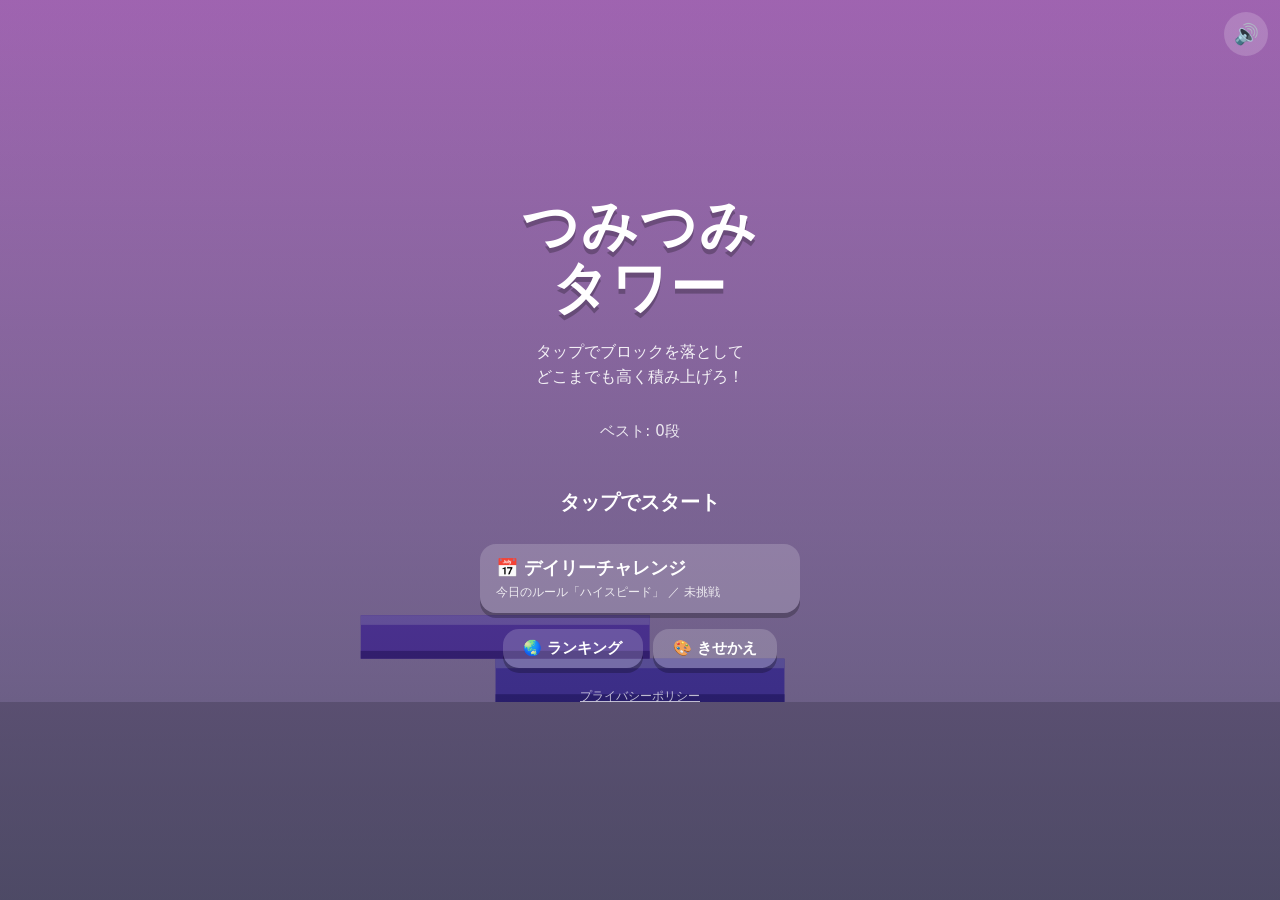
==== index.html @ ac252b2e "Publish the web version of つみつみタワー Co-Authored-By: Claude Opus 5.5 <noreply@anthropic.com>" ====
<!doctype html>
<html lang="ja">
<head>
  <meta charset="utf-8">
  <meta name="viewport" content="width=device-width, initial-scale=1, maximum-scale=1, user-scalable=no, viewport-fit=cover">
  <meta name="theme-color" content="#1b2440">
  <meta name="apple-mobile-web-app-capable" content="yes">
  <title>つみつみタワー</title>
  <meta name="description" content="タップで落として、どこまでも高く積み上げろ！ぴったり重ねてPERFECTを連発する1タップ積み上げゲーム。登録なし・無料でブラウザから遊べます。">
  <!-- SNSでシェアされたときの表示 -->
  <meta property="og:type" content="website">
  <meta property="og:title" content="つみつみタワー">
  <meta property="og:description" content="タップで積んで、どこまでも高く。1タップ積み上げゲーム">
  <meta property="og:url" content="https://sukai132.github.io/tsumi-tower-pages/">
  <meta property="og:image" content="https://sukai132.github.io/tsumi-tower-pages/og.png">
  <meta name="twitter:card" content="summary_large_image">
  <link rel="manifest" href="manifest.json">
  <link rel="icon" href="icon.svg" type="image/svg+xml">
  <link rel="apple-touch-icon" href="apple-touch-icon.png">
  <link rel="stylesheet" href="style.css">
</head>
<body>
  <canvas id="game"></canvas>

  <div id="hud" class="hidden">
    <div id="score">0</div>
    <div id="combo"></div>
    <div id="modeLabel"></div>
  </div>
  <div id="toast"></div>

  <div id="title" class="overlay">
    <h1>つみつみ<br>タワー</h1>
    <p class="sub">タップでブロックを落として<br>どこまでも高く積み上げろ！</p>
    <p class="best">ベスト: <span id="titleBest">0</span>段</p>
    <p class="blink">タップでスタート</p>
    <button id="dailyBtn" class="ghost">
      <span class="daily-title">📅 デイリーチャレンジ</span>
      <span id="dailyInfo" class="daily-info"></span>
    </button>
    <div class="title-row">
      <button id="titleRankBtn" class="ghost small">🌏 ランキング</button>
      <button id="titleSkinBtn" class="ghost small">🎨 きせかえ</button>
    </div>
    <a id="privacyLink" href="https://sukai132.github.io/tsumi-tower-pages/privacy.html" target="_blank" rel="noopener">プライバシーポリシー</a>
  </div>

  <div id="over" class="overlay hidden">
    <p id="overLabel" class="label">GAME OVER</p>
    <div id="finalScore">0</div>
    <p class="unit">段</p>
    <p id="rank"></p>
    <p id="newBest" class="hidden">🎉 自己ベスト更新！</p>
    <p id="unlockMsg" class="hidden"></p>
    <p id="overStats" class="best"></p>
    <p id="worldRank" class="hidden"></p>
    <div class="buttons">
      <button id="retryBtn">もう一回</button>
      <div class="row">
        <button id="homeBtn" class="ghost">🏠 ホーム</button>
        <button id="overSkinBtn" class="ghost">🎨 きせかえ</button>
        <button id="overRankBtn" class="ghost">🌏 順位</button>
      </div>
      <button id="shareBtn" class="ghost">結果をシェア</button>
    </div>
  </div>

  <div id="skins" class="overlay hidden">
    <h2>きせかえ</h2>
    <div id="skinGrid"></div>
    <button id="skinClose">もどる</button>
  </div>

  <div id="ranking" class="overlay hidden">
    <h2>🌏 今日の世界ランキング</h2>
    <p id="rankRule" class="rank-rule"></p>
    <div class="my-name">
      あなたの名前：<b id="myName"></b>
      <button id="rerollBtn" class="ghost tiny">🎲 変える</button>
    </div>
    <ol id="rankList"></ol>
    <p id="rankStatus"></p>
    <button id="rankClose">もどる</button>
  </div>

  <button id="muteBtn" aria-label="サウンド切替">🔊</button>

  <script src="config.js"></script>
  <script src="game.js"></script>
</body>
</html>
---- style.css ----
* { box-sizing: border-box; margin: 0; padding: 0; }
html, body {
  width: 100%; height: 100%; overflow: hidden;
  background: #1b2440; color: #fff;
  font-family: "Hiragino Maru Gothic ProN", "M PLUS Rounded 1c", "Yu Gothic UI", system-ui, sans-serif;
  -webkit-user-select: none; user-select: none;
  -webkit-tap-highlight-color: transparent;
  touch-action: none;
}
#game { position: fixed; inset: 0; width: 100%; height: 100%; display: block; }

#hud {
  position: fixed; left: 0; right: 0;
  top: calc(env(safe-area-inset-top) + 28px);
  text-align: center; pointer-events: none;
}
#score { font-size: 64px; font-weight: 800; text-shadow: 0 3px 0 rgba(0,0,0,.25); }
#combo { font-size: 18px; font-weight: 700; height: 24px; color: #fff6b0; }

#toast {
  position: fixed; left: 0; right: 0; top: 34%;
  text-align: center; font-size: 36px; font-weight: 900;
  pointer-events: none; opacity: 0;
  text-shadow: 0 4px 0 rgba(0,0,0,.25);
}
#toast.show { animation: pop 1s ease-out; }
@keyframes pop {
  0%   { opacity: 0; transform: scale(.5); }
  15%  { opacity: 1; transform: scale(1.15); }
  30%  { transform: scale(1); }
  80%  { opacity: 1; }
  100% { opacity: 0; transform: translateY(-30px); }
}

.overlay {
  position: fixed; inset: 0;
  display: flex; flex-direction: column; align-items: center; justify-content: center;
  text-align: center; padding: 24px;
  background: linear-gradient(to bottom, rgba(10,14,30,.15), rgba(10,14,30,.55));
}
.hidden { display: none !important; }

h1 {
  font-size: 56px; line-height: 1.1; font-weight: 900; letter-spacing: 2px;
  text-shadow: 0 5px 0 rgba(0,0,0,.25);
  margin-bottom: 20px;
}
.sub { font-size: 16px; line-height: 1.6; opacity: .9; margin-bottom: 24px; }
.best { font-size: 15px; opacity: .85; margin-top: 8px; }
.blink { margin-top: 48px; font-size: 20px; font-weight: 700; animation: blink 1.2s infinite; }
@keyframes blink { 50% { opacity: .25; } }

.label { font-size: 18px; letter-spacing: 4px; opacity: .8; }
#finalScore { font-size: 96px; font-weight: 900; line-height: 1; margin-top: 8px; }
.unit { font-size: 18px; margin-bottom: 16px; }
#rank {
  font-size: 22px; font-weight: 800;
  background: rgba(255,255,255,.15); padding: 8px 20px; border-radius: 999px;
}
#newBest { margin-top: 14px; font-size: 20px; font-weight: 800; color: #fff6b0; animation: blink .8s 3; }

.buttons { display: flex; flex-direction: column; gap: 12px; margin-top: 32px; width: min(280px, 100%); }
button {
  font: inherit; font-size: 18px; font-weight: 800;
  border: 0; border-radius: 16px; padding: 16px;
  background: #fff; color: #1b2440; cursor: pointer;
  box-shadow: 0 5px 0 rgba(0,0,0,.25);
}
button:active { transform: translateY(3px); box-shadow: 0 2px 0 rgba(0,0,0,.25); }
button.ghost { background: rgba(255,255,255,.18); color: #fff; }

#modeLabel { font-size: 13px; font-weight: 700; opacity: .8; letter-spacing: 1px; }
#overStats { line-height: 1.7; }
.buttons .row { display: flex; gap: 12px; }
.buttons .row button { flex: 1; padding: 14px 8px; font-size: 16px; }
#dailyBtn {
  margin-top: 28px; width: min(320px, 100%);
  display: flex; flex-direction: column; gap: 4px; padding: 12px 16px;
}
.daily-title { font-size: 18px; }
.daily-info { font-size: 12px; font-weight: 500; opacity: .85; }
button.small { margin-top: 28px; font-size: 15px; padding: 10px 20px; }
button.glow { animation: glow 1s infinite alternate; }
@keyframes glow { to { box-shadow: 0 0 0 4px #fff6b0, 0 5px 0 rgba(0,0,0,.25); } }
#unlockMsg { margin-top: 14px; font-size: 16px; font-weight: 800; color: #fff6b0; }

#skins { background: rgba(10,14,30,.8); overflow-y: auto; justify-content: flex-start; padding-top: calc(env(safe-area-inset-top) + 64px); }
#skins h2 { font-size: 28px; font-weight: 900; margin-bottom: 20px; }
#skinGrid {
  display: grid; grid-template-columns: repeat(auto-fill, minmax(140px, 1fr));
  gap: 12px; width: min(460px, 100%); margin-bottom: 24px;
}
.skin-card {
  display: flex; flex-direction: column; align-items: center; gap: 6px;
  padding: 12px 8px; border-radius: 16px;
  background: rgba(255,255,255,.12); color: #fff; box-shadow: none;
  border: 3px solid transparent;
}
.skin-card canvas { width: 120px; height: 84px; }
.skin-card.selected { border-color: #fff6b0; background: rgba(255,246,176,.18); }
.skin-card.locked canvas { filter: grayscale(1) brightness(.5); }
.skin-card.locked { cursor: default; }
.skin-card:active { transform: none; box-shadow: none; }
.skin-name { font-size: 16px; font-weight: 800; }
.skin-need { font-size: 12px; font-weight: 500; opacity: .8; line-height: 1.4; }
#skinClose { width: min(280px, 100%); flex-shrink: 0; }

.title-row { display: flex; gap: 10px; }
.title-row button.small { margin-top: 16px; }
.buttons .row button { font-size: 14px; }
#worldRank { margin-top: 10px; font-size: 15px; font-weight: 800; }

#ranking { background: rgba(10,14,30,.85); overflow-y: auto; justify-content: flex-start; padding-top: calc(env(safe-area-inset-top) + 64px); }
#ranking h2 { font-size: 24px; font-weight: 900; }
.rank-rule { font-size: 14px; opacity: .8; margin: 6px 0 14px; }
.my-name { display: flex; align-items: center; gap: 8px; font-size: 14px; margin-bottom: 14px; }
button.tiny { font-size: 13px; padding: 6px 12px; border-radius: 999px; box-shadow: none; }
#rankList { list-style: none; width: min(400px, 100%); }
#rankList li {
  display: flex; align-items: center; gap: 10px;
  padding: 10px 14px; border-radius: 12px; margin-bottom: 6px;
  background: rgba(255,255,255,.08);
}
#rankList li.me { background: rgba(255,246,176,.25); outline: 2px solid #fff6b0; }
#rankList .pos { width: 36px; text-align: center; font-weight: 900; }
#rankList .name { flex: 1; text-align: left; }
#rankList .pts { font-weight: 800; }
#rankStatus { font-size: 13px; opacity: .8; margin: 12px 0 20px; }
#rankClose { width: min(280px, 100%); flex-shrink: 0; margin-bottom: 24px; }

#privacyLink { margin-top: 20px; font-size: 12px; color: rgba(255,255,255,.7); }

#muteBtn {
  position: fixed;
  top: calc(env(safe-area-inset-top) + 12px); right: 12px;
  width: 44px; height: 44px; padding: 0; font-size: 20px;
  border-radius: 50%; background: rgba(255,255,255,.18); box-shadow: none;
}
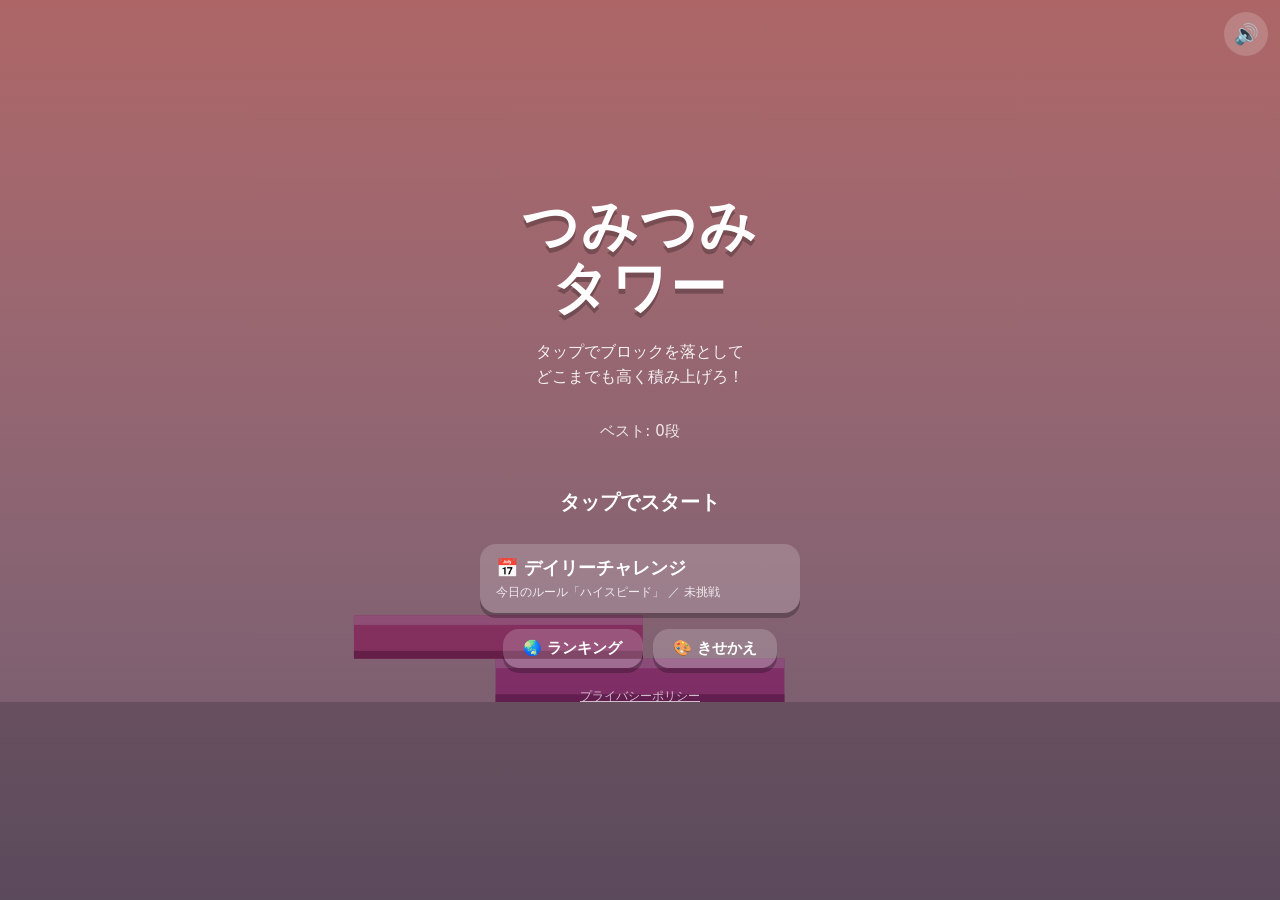
==== commit dfce775c: "Move site to tsumitower.github.io Co-Authored-By: Claude Opus 5.5 <noreply@anthropic.com>" ====
--- a/index.html
+++ b/index.html
@@ -11,8 +11,8 @@
   <meta property="og:type" content="website">
   <meta property="og:title" content="つみつみタワー">
   <meta property="og:description" content="タップで積んで、どこまでも高く。1タップ積み上げゲーム">
-  <meta property="og:url" content="https://sukai132.github.io/tsumi-tower-pages/">
-  <meta property="og:image" content="https://sukai132.github.io/tsumi-tower-pages/og.png">
+  <meta property="og:url" content="https://tsumitower.github.io/">
+  <meta property="og:image" content="https://tsumitower.github.io/og.png">
   <meta name="twitter:card" content="summary_large_image">
   <link rel="manifest" href="manifest.json">
   <link rel="icon" href="icon.svg" type="image/svg+xml">
@@ -42,7 +42,7 @@
       <button id="titleRankBtn" class="ghost small">🌏 ランキング</button>
       <button id="titleSkinBtn" class="ghost small">🎨 きせかえ</button>
     </div>
-    <a id="privacyLink" href="https://sukai132.github.io/tsumi-tower-pages/privacy.html" target="_blank" rel="noopener">プライバシーポリシー</a>
+    <a id="privacyLink" href="https://tsumitower.github.io/privacy.html" target="_blank" rel="noopener">プライバシーポリシー</a>
   </div>
 
   <div id="over" class="overlay hidden">
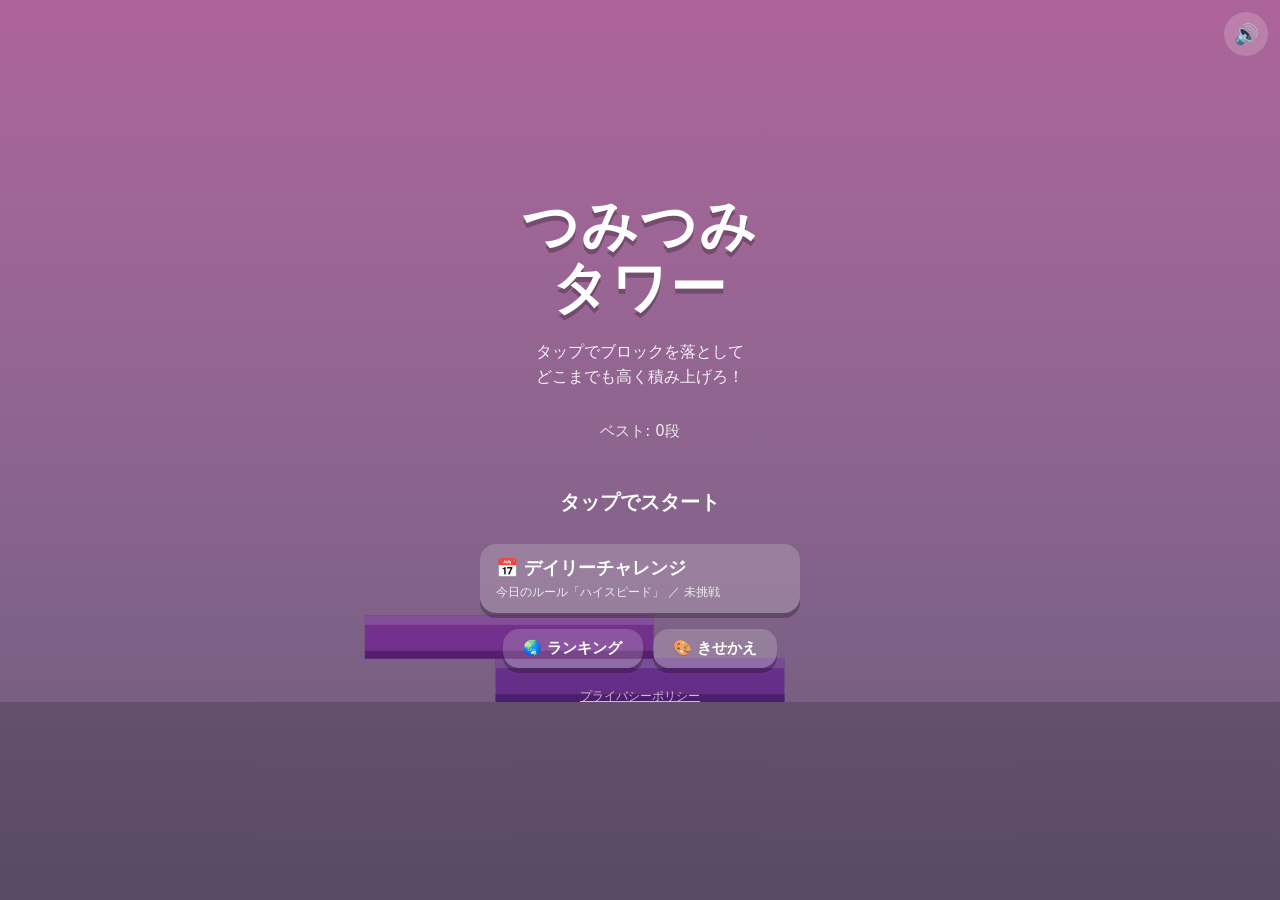
==== commit f13990ef: "Add sitemap, robots.txt and structured data for search Co-Authored-By: Claude Opus 5.5 <noreply@anth" ====
--- a/index.html
+++ b/index.html
@@ -6,7 +6,26 @@
   <meta name="theme-color" content="#1b2440">
   <meta name="apple-mobile-web-app-capable" content="yes">
   <title>つみつみタワー</title>
-  <meta name="description" content="タップで落として、どこまでも高く積み上げろ！ぴったり重ねてPERFECTを連発する1タップ積み上げゲーム。登録なし・無料でブラウザから遊べます。">
+  <meta name="description" content="つみつみタワー（積み積みタワー）は、タップでブロックを落として、どこまでも高く積み上げる1タップゲーム。ぴったり重ねてPERFECTを連発しよう。登録なし・無料でブラウザから遊べます。">
+  <link rel="canonical" href="https://tsumitower.github.io/">
+  <!-- 検索エンジン向けのゲーム情報 -->
+  <script type="application/ld+json">
+  {
+    "@context": "https://schema.org",
+    "@type": "VideoGame",
+    "name": "つみつみタワー",
+    "alternateName": ["積み積みタワー", "ツミツミタワー", "Tsumi Tsumi Tower"],
+    "url": "https://tsumitower.github.io/",
+    "image": "https://tsumitower.github.io/og.png",
+    "description": "タップでブロックを落として、どこまでも高く積み上げる1タップゲーム。日替わりのデイリーチャレンジと世界ランキング、6種類のきせかえ。",
+    "genre": ["カジュアル", "アーケード"],
+    "inLanguage": "ja",
+    "gamePlatform": ["Webブラウザ", "スマートフォン"],
+    "applicationCategory": "Game",
+    "isAccessibleForFree": true,
+    "offers": { "@type": "Offer", "price": "0", "priceCurrency": "JPY" }
+  }
+  </script>
   <!-- SNSでシェアされたときの表示 -->
   <meta property="og:type" content="website">
   <meta property="og:title" content="つみつみタワー">
